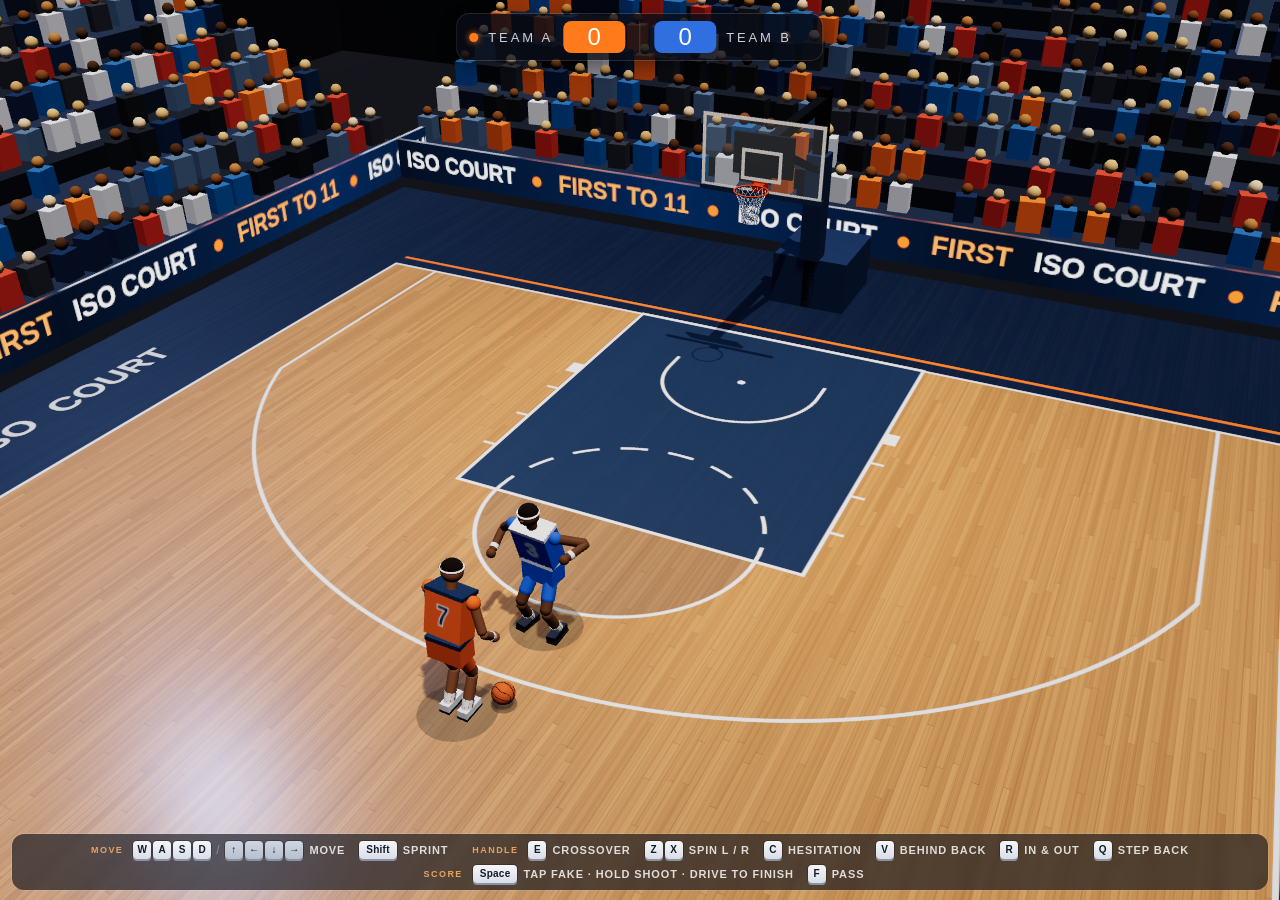
==== basketball/index.html @ f7ff6789 "Team possession, make-it-take-it and miss = turnover One authoritative possession system and team fo" ====
<!doctype html>
<html lang="en">
<head>
  <meta charset="utf-8">
  <meta name="viewport" content="width=device-width, initial-scale=1, maximum-scale=1, user-scalable=no">
  <title>3D ISO Basketball</title>
  <link rel="stylesheet" href="css/style.css">
</head>
<body>
  <div id="game"></div>
  <div id="hud"></div>

  <!-- Three.js r159 (MIT), vendored so the game runs offline and from file:// -->
  <script src="vendor/three.min.js"></script>
  <script src="js/config.js"></script>
  <script src="js/game-config.js"></script>
  <script src="js/events.js"></script>
  <script src="js/offense-config.js"></script>
  <script src="js/court.js"></script>
  <script src="js/net.js"></script>
  <script src="js/hoop.js"></script>
  <script src="js/hoop-physics.js"></script>
  <script src="js/arena.js"></script>
  <script src="js/lighting.js"></script>
  <script src="js/camera.js"></script>
  <script src="js/input.js"></script>
  <script src="js/locomotion.js"></script>
  <script src="js/movement-config.js"></script>
  <script src="js/offensive-locomotion.js"></script>
  <script src="js/player-model.js"></script>
  <script src="js/basketball.js"></script>
  <script src="js/offense-state.js"></script>
  <script src="js/dribble-moves.js"></script>
  <script src="js/dribble.js"></script>
  <script src="js/stepback.js"></script>
  <script src="js/shooting.js"></script>
  <script src="js/passing.js"></script>
  <script src="js/gather.js"></script>
  <script src="js/finishing.js"></script>
  <script src="js/offense-controller.js"></script>
  <script src="js/player-controller.js"></script>
  <script src="js/defense-config.js"></script>
  <script src="js/defensive-locomotion.js"></script>
  <script src="js/player-contact.js"></script>
  <script src="js/blocking.js"></script>
  <script src="js/defender-ai.js"></script>
  <script src="js/defender.js"></script>
  <script src="js/defense-debug.js"></script>
  <script src="js/test-offense-bot.js"></script>
  <script src="js/offense-debug.js"></script>
  <script src="js/scoring.js"></script>
  <script src="js/teams.js"></script>
  <script src="js/possession.js"></script>
  <script src="js/possession-debug.js"></script>
  <script src="js/ui.js"></script>
  <script src="js/main.js"></script>
</body>
</html>
---- basketball/css/style.css ----
html, body {
  margin: 0;
  height: 100%;
  overflow: hidden;
  background: #0b0f1a;
  touch-action: none;
}

#game {
  position: fixed;
  inset: 0;
}

#game canvas {
  display: block;
}

/* ---- HUD overlay ------------------------------------------------------- */
#hud {
  position: fixed;
  inset: 0;
  pointer-events: none;
  font-family: "Arial Black", "Helvetica Neue", Arial, sans-serif;
  overflow: hidden;
}

/* Shot meter: vertical bar beside the shooter */
.shot-meter {
  position: absolute;
  left: 0;
  top: 0;
  width: 16px;
  height: 150px;
  padding: 3px;
  border-radius: 10px;
  background: rgba(10, 14, 24, 0.72);
  box-shadow: 0 0 0 2px rgba(255, 255, 255, 0.85), 0 4px 14px rgba(0, 0, 0, 0.45);
  opacity: 0;
  transition: opacity 0.18s ease;
}
.shot-meter.is-visible { opacity: 1; }

.shot-meter__track {
  position: relative;
  width: 100%;
  height: 100%;
  border-radius: 7px;
  background: rgba(255, 255, 255, 0.08);
}
.shot-meter__zone { position: absolute; left: 0; right: 0; }
.shot-meter__zone--near { background: rgba(255, 196, 61, 0.22); }
/* The green window is narrow (±20 ms); draw it on top of the fill so it stays visible. */
.shot-meter__zone--perfect {
  left: -3px;
  right: -3px;
  min-height: 3px;
  background: rgba(46, 230, 120, 0.85);
  box-shadow: 0 0 6px rgba(61, 255, 140, 0.9);
  border-radius: 2px;
  z-index: 2;
}
.shot-meter__ideal {
  position: absolute;
  left: -5px;
  right: -5px;
  height: 1px;
  background: #eafff1;
  z-index: 3;
}
.shot-meter__fill {
  position: absolute;
  left: 2px;
  right: 2px;
  bottom: 0;
  height: 0;
  border-radius: 4px;
  background: #ffffff;
  opacity: 0.92;
}
.shot-meter__marker {
  position: absolute;
  z-index: 4;
  left: -2px;
  right: -2px;
  height: 3px;
  margin-bottom: -1px;
  background: #ffffff;
  opacity: 0;
}
.shot-meter.is-perfect .shot-meter__fill { background: #2ee678; }
.shot-meter.is-ok .shot-meter__fill { background: #ffc43d; }
.shot-meter.is-bad .shot-meter__fill { background: #ff5a4a; }
.shot-meter.is-perfect { box-shadow: 0 0 0 2px #2ee678, 0 0 18px rgba(46, 230, 120, 0.8); }

/* Release feedback */
.shot-feedback {
  position: absolute;
  left: 50%;
  top: max(11%, 64px);   /* always below the score panel */
  transform: translateX(-50%);
  text-align: center;
  opacity: 0;
  white-space: nowrap;
}
.shot-feedback__main {
  font-size: clamp(28px, 6vw, 56px);
  letter-spacing: 0.04em;
  color: #fff;
  text-shadow: 0 3px 0 rgba(0, 0, 0, 0.35), 0 0 22px rgba(0, 0, 0, 0.5);
}
.shot-feedback__sub {
  margin-top: 2px;
  font-size: clamp(11px, 1.6vw, 15px);
  letter-spacing: 0.3em;
  color: rgba(255, 255, 255, 0.85);
}
.shot-feedback.is-perfect .shot-feedback__main { color: #2ee678; }
.shot-feedback.is-ok .shot-feedback__main { color: #ffc43d; }
.shot-feedback.is-bad .shot-feedback__main { color: #ff5a4a; }
.shot-feedback.is-shown { animation: feedback-pop 1.3s ease-out forwards; }

@keyframes feedback-pop {
  0%   { opacity: 0; transform: translateX(-50%) scale(0.7); }
  12%  { opacity: 1; transform: translateX(-50%) scale(1.08); }
  22%  { transform: translateX(-50%) scale(1); }
  75%  { opacity: 1; }
  100% { opacity: 0; transform: translateX(-50%) translateY(-10px); }
}

/* Score panel */
.scoreboard {
  position: absolute;
  top: 14px;
  left: 50%;
  transform: translateX(-50%);
  display: flex;
  align-items: center;
  gap: 14px;
  padding: 7px 12px;
  border-radius: 12px;
  background: rgba(10, 14, 24, 0.78);
  box-shadow: 0 0 0 1px rgba(255, 255, 255, 0.14), 0 6px 18px rgba(0, 0, 0, 0.4);
  color: #fff;
}
.scoreboard__label {
  font-size: 13px;
  letter-spacing: 0.22em;
  color: rgba(255, 255, 255, 0.8);
}
.scoreboard__value {
  min-width: 42px;
  padding: 4px 10px;
  border-radius: 8px;
  background: #ff7a1a;
  font-size: 24px;
  line-height: 1;
  text-align: center;
}
.scoreboard__team { display: flex; align-items: center; gap: 10px; }
.scoreboard__team + .scoreboard__team { padding-left: 14px; border-left: 1px solid rgba(255, 255, 255, 0.16); }
/* the team with the ball */
.scoreboard__ball {
  width: 9px; height: 9px; border-radius: 50%;
  background: #ff7a1a; box-shadow: 0 0 6px rgba(255, 122, 26, 0.9);
  opacity: 0; transition: opacity 0.2s;
}
.scoreboard__team.has-ball .scoreboard__ball { opacity: 1; }
.scoreboard__team.is-pop .scoreboard__value { animation: score-pop 0.45s ease-out; }

/* Possession change: "TEAM B BALL" under the score, and the quick fade that hides resets */
.possession-banner {
  position: absolute;
  left: 50%;
  top: max(25%, 150px);   /* below the shot result text, which may still be fading */
  transform: translateX(-50%);
  font-size: clamp(14px, 2.2vw, 20px);
  letter-spacing: 0.3em;
  white-space: nowrap;
  text-shadow: 0 2px 6px rgba(0, 0, 0, 0.7);
  opacity: 0;
  pointer-events: none;
}
.possession-banner.is-shown { animation: banner-pop 1.6s ease-out forwards; }
@keyframes banner-pop {
  0%   { opacity: 0; transform: translateX(-50%) translateY(-4px); }
  15%  { opacity: 1; transform: translateX(-50%) translateY(0); }
  75%  { opacity: 1; }
  100% { opacity: 0; }
}
.possession-fade {
  position: fixed;
  inset: 0;
  background: #05070d;
  opacity: 0;
  pointer-events: none;
}
@keyframes score-pop {
  0% { transform: scale(1); }
  35% { transform: scale(1.3); background: #2ee678; }
  100% { transform: scale(1); }
}

.shot-feedback.is-made .shot-feedback__main { color: #ffffff; }
.shot-feedback.is-missed .shot-feedback__main { color: #ff7b6b; }

/* ---- Controls guide (bottom edge) ------------------------------------- */
.controls-bar {
  position: absolute;
  left: 50%;
  bottom: 10px;
  transform: translateX(-50%);
  display: flex;
  flex-wrap: wrap;
  justify-content: center;
  align-items: center;
  gap: 6px 16px;
  width: max-content;
  max-width: calc(100% - 24px);
  box-sizing: border-box;
  padding: 7px 14px;
  border-radius: 12px;
  background: rgba(10, 14, 24, 0.62);
  box-shadow: 0 0 0 1px rgba(255, 255, 255, 0.1);
  backdrop-filter: blur(4px);
  font-family: "Helvetica Neue", Arial, sans-serif;
  font-size: 12px;
  color: rgba(255, 255, 255, 0.82);
  letter-spacing: 0.02em;
}
.controls-group { display: flex; flex-wrap: wrap; justify-content: center; align-items: center; gap: 6px 14px; }
.controls-group + .controls-group { margin-left: 8px; }
.controls-group__title {
  font-size: 9px; font-weight: 700; letter-spacing: 0.16em; text-transform: uppercase;
  color: rgba(255, 179, 102, 0.85); margin-right: -4px;
}
.controls-bar__item { display: flex; align-items: center; gap: 6px; white-space: nowrap; }
.controls-bar__keys { display: inline-flex; align-items: center; gap: 2px; }
.controls-bar__or { margin: 0 3px; color: rgba(255, 255, 255, 0.35); }
.controls-bar__label { text-transform: uppercase; font-weight: 600; font-size: 11px; letter-spacing: 0.08em; }
.keycap {
  display: inline-block;
  min-width: 18px;
  padding: 2px 4px;
  border-radius: 4px;
  background: linear-gradient(#f4f6fa, #d9dee7);
  box-shadow: 0 2px 0 #8b93a3, 0 0 0 1px rgba(0, 0, 0, 0.25);
  color: #141a26;
  font: 700 10px/14px "Helvetica Neue", Arial, sans-serif;
  text-align: center;
  box-sizing: border-box;
}
.keycap--wide { padding: 2px 7px; }
.keycap--alt { background: linear-gradient(#cfd6e2, #b7c0cf); }

/* Small laptops: tighter spacing */
@media (max-width: 1100px) {
  .controls-bar { gap: 5px 12px; padding: 6px 10px; }
  .controls-group { gap: 5px 11px; }
  .controls-group + .controls-group { margin-left: 4px; }
  .controls-bar__label { font-size: 10px; }
}
.controls-bar__label--short { display: none; }
/* Narrow screens: drop the arrow-key alternates, use short labels and wrap
   into compact rows */
@media (max-width: 720px) {
  .controls-bar { gap: 4px 10px; bottom: 6px; padding: 5px 8px; }
  .controls-group { gap: 4px 9px; }
  .controls-group + .controls-group { margin-left: 0; }
  .controls-group__title { display: none; }
  .controls-bar__or, .keycap--alt { display: none; }
  .keycap { min-width: 15px; padding: 1px 3px; font-size: 9px; line-height: 12px; }
  .keycap--wide { padding: 1px 5px; }
  .controls-bar__label { display: none; }
  .controls-bar__label--short { display: inline; font-size: 9px; letter-spacing: 0.05em; }
}
/* Very short screens (phones in landscape): one tight line with short labels */
@media (max-height: 430px) {
  .controls-bar { bottom: 4px; padding: 3px 8px; gap: 3px 9px; }
  .controls-group { gap: 3px 8px; }
  .controls-group + .controls-group { margin-left: 0; }
  .controls-group__title { display: none; }
  .controls-bar__or, .keycap--alt { display: none; }
  .keycap { min-width: 15px; padding: 1px 3px; font-size: 9px; line-height: 12px; }
  .controls-bar__label { display: none; }
  .controls-bar__label--short { display: inline; font-size: 9px; letter-spacing: 0.05em; }
}

/* Transient notice above the controls */
.hud-toast {
  position: absolute;
  left: 50%;
  bottom: 64px;
  transform: translate(-50%, 6px);
  padding: 6px 14px;
  border-radius: 999px;
  background: rgba(10, 14, 24, 0.8);
  color: #fff;
  font: 600 12px "Helvetica Neue", Arial, sans-serif;
  letter-spacing: 0.06em;
  text-transform: uppercase;
  opacity: 0;
  transition: opacity 0.2s ease, transform 0.2s ease;
}
.hud-toast.is-shown { opacity: 1; transform: translate(-50%, 0); }
/* (the toast's bottom is set from the controls bar's height in ui.js) */
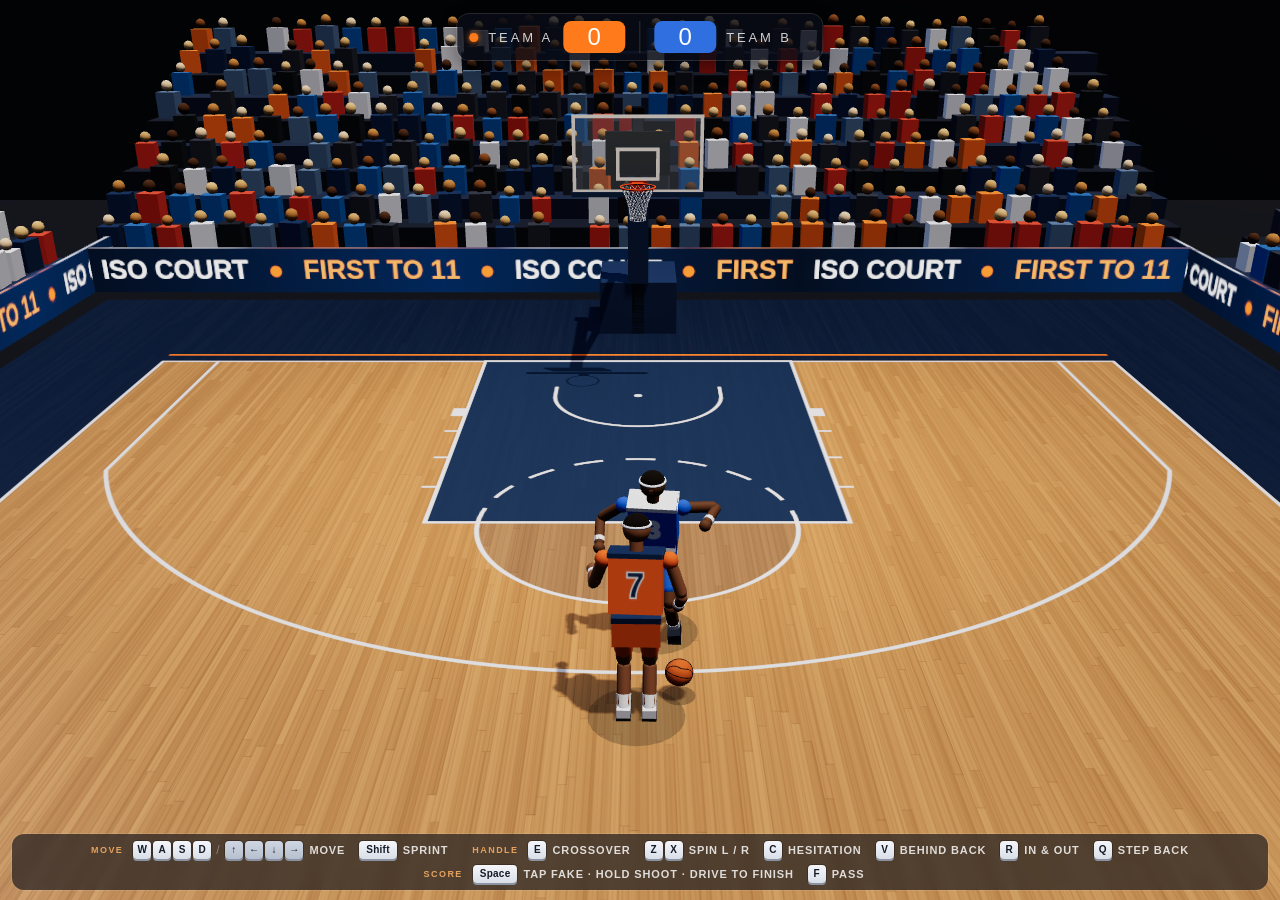
==== commit 2e5d699f: "1v1 reference-match pass: possession camera, compact matchup, 1s/2s to 11, pacing Tuned the whole 1v" ====
--- a/basketball/index.html
+++ b/basketball/index.html
@@ -52,6 +52,7 @@
   <script src="js/teams.js"></script>
   <script src="js/possession.js"></script>
   <script src="js/possession-debug.js"></script>
+  <script src="js/reference-scenarios.js"></script>
   <script src="js/ui.js"></script>
   <script src="js/main.js"></script>
 </body>
--- a/basketball/css/style.css
+++ b/basketball/css/style.css
@@ -118,6 +118,8 @@
 .shot-feedback.is-ok .shot-feedback__main { color: #ffc43d; }
 .shot-feedback.is-bad .shot-feedback__main { color: #ff5a4a; }
 .shot-feedback.is-shown { animation: feedback-pop 1.3s ease-out forwards; }
+.shot-feedback.is-win .shot-feedback__main { color: #ffc43d; }
+.shot-feedback.is-win.is-shown { animation: feedback-pop 2.6s ease-out forwards; }
 
 @keyframes feedback-pop {
   0%   { opacity: 0; transform: translateX(-50%) scale(0.7); }
@@ -303,3 +305,19 @@
 }
 .hud-toast.is-shown { opacity: 1; transform: translate(-50%, 0); }
 /* (the toast's bottom is set from the controls bar's height in ui.js) */
+
+/* Development: the running reference scenario (?scenario=...) */
+.scenario-label {
+  position: absolute;
+  left: 50%;
+  top: 58px;
+  transform: translateX(-50%);
+  max-width: 92vw;
+  padding: 4px 10px;
+  border-radius: 6px;
+  background: rgba(10, 14, 24, 0.7);
+  color: #e8ecf4;
+  font: 12px/1.4 Menlo, Consolas, monospace;
+  text-align: center;
+  pointer-events: none;
+}
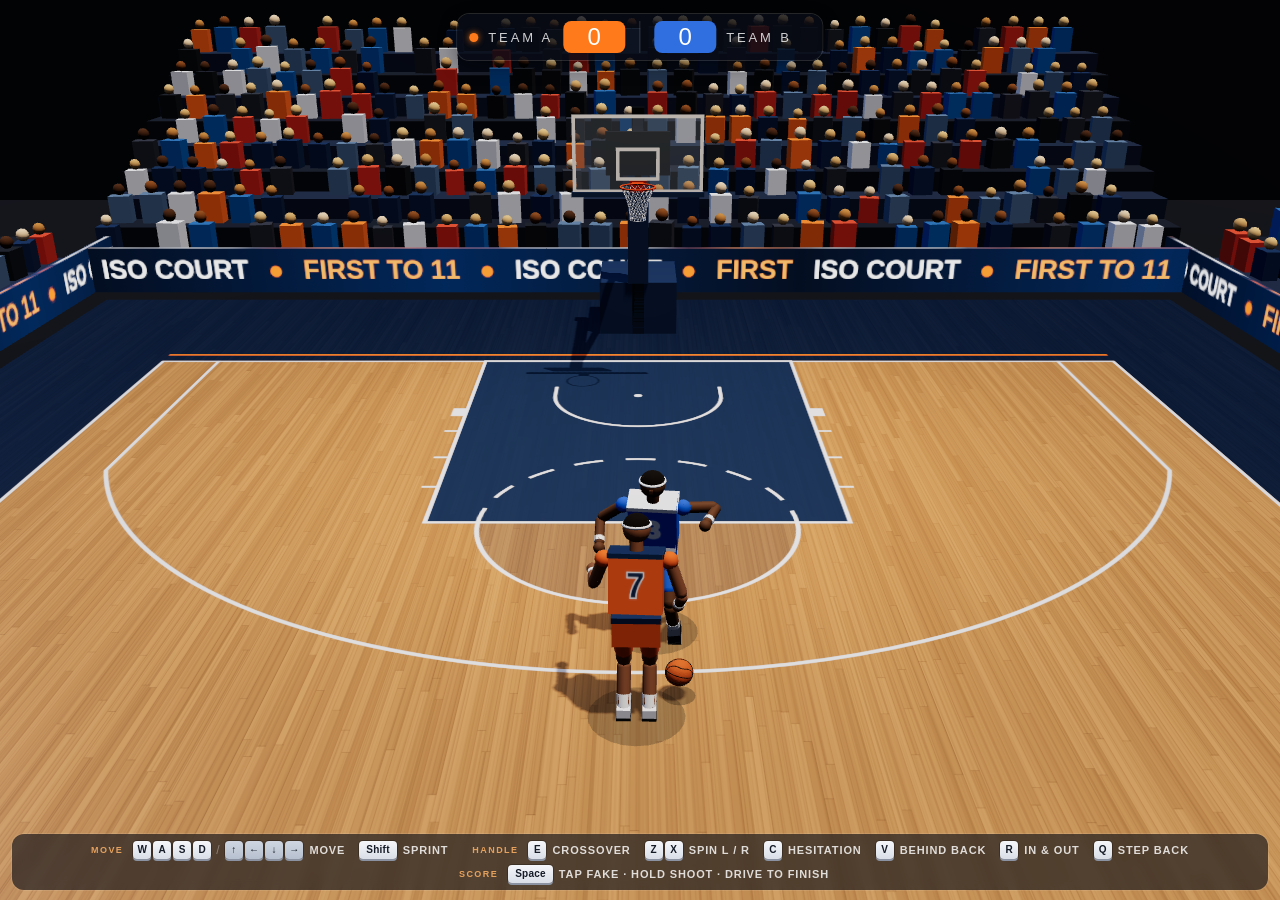
==== commit 7b9387a1: "Repair pass: one screen-relative movement convention, role-aware HUD, self-test Defensive controls w" ====
--- a/basketball/index.html
+++ b/basketball/index.html
@@ -55,5 +55,6 @@
   <script src="js/reference-scenarios.js"></script>
   <script src="js/ui.js"></script>
   <script src="js/main.js"></script>
+  <script src="js/self-test.js"></script>
 </body>
 </html>
--- a/basketball/css/style.css
+++ b/basketball/css/style.css
@@ -95,8 +95,8 @@
 /* Release feedback */
 .shot-feedback {
   position: absolute;
-  left: 50%;
-  top: max(11%, 64px);   /* always below the score panel */
+  left: max(20%, min(150px, 25%));  /* beside the hoop, never over the rim and the arriving ball */
+  top: max(17%, 80px);
   transform: translateX(-50%);
   text-align: center;
   opacity: 0;
@@ -173,7 +173,7 @@
 .possession-banner {
   position: absolute;
   left: 50%;
-  top: max(25%, 150px);   /* below the shot result text, which may still be fading */
+  top: 60px;              /* just under the score, above the backboard */
   transform: translateX(-50%);
   font-size: clamp(14px, 2.2vw, 20px);
   letter-spacing: 0.3em;
@@ -309,10 +309,9 @@
 /* Development: the running reference scenario (?scenario=...) */
 .scenario-label {
   position: absolute;
-  left: 50%;
-  top: 58px;
-  transform: translateX(-50%);
-  max-width: 92vw;
+  right: 12px;
+  bottom: max(13%, 96px);  /* above the controls bar, clear of the hoop and the matchup */
+  max-width: 44vw;
   padding: 4px 10px;
   border-radius: 6px;
   background: rgba(10, 14, 24, 0.7);
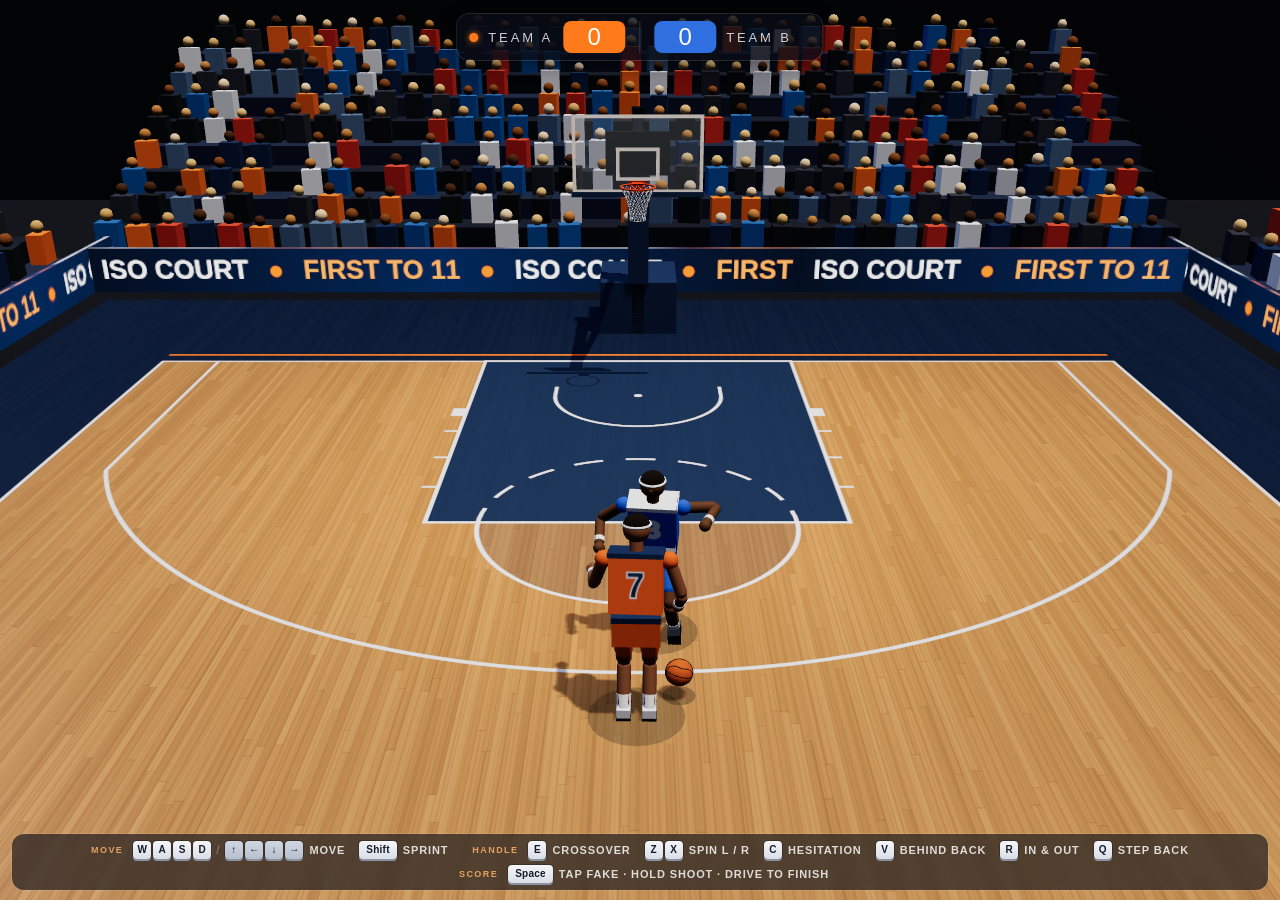
==== commit db60ba43: "Physical steals, defensive balance, ankle breakers, protected rim phase - Steal (E on defense, from " ====
--- a/basketball/index.html
+++ b/basketball/index.html
@@ -43,6 +43,7 @@
   <script src="js/defensive-locomotion.js"></script>
   <script src="js/player-contact.js"></script>
   <script src="js/blocking.js"></script>
+  <script src="js/defense-interactions.js"></script>
   <script src="js/defender-ai.js"></script>
   <script src="js/defender.js"></script>
   <script src="js/defense-debug.js"></script>
--- a/basketball/css/style.css
+++ b/basketball/css/style.css
@@ -320,3 +320,27 @@
   text-align: center;
   pointer-events: none;
 }
+
+/* ANKLE BREAKER: center-high, between the hoop and the players' heads */
+.callout {
+  position: absolute;
+  left: 50%;
+  top: 33%;
+  transform: translateX(-50%);
+  font-size: clamp(22px, 4.4vw, 44px);
+  letter-spacing: 0.06em;
+  color: #ffc43d;
+  text-shadow: 0 3px 0 rgba(0, 0, 0, 0.4), 0 0 18px rgba(255, 140, 30, 0.55);
+  white-space: nowrap;
+  opacity: 0;
+  pointer-events: none;
+}
+.callout.is-shown { animation: callout-pop 1.1s ease-out forwards; }
+.callout.is-fall { color: #ff8a3d; }
+@keyframes callout-pop {
+  0%   { opacity: 0; transform: translateX(-50%) scale(0.6); }
+  14%  { opacity: 1; transform: translateX(-50%) scale(1.14); }
+  26%  { transform: translateX(-50%) scale(1); }
+  72%  { opacity: 1; }
+  100% { opacity: 0; transform: translateX(-50%) translateY(-8px) scale(1); }
+}
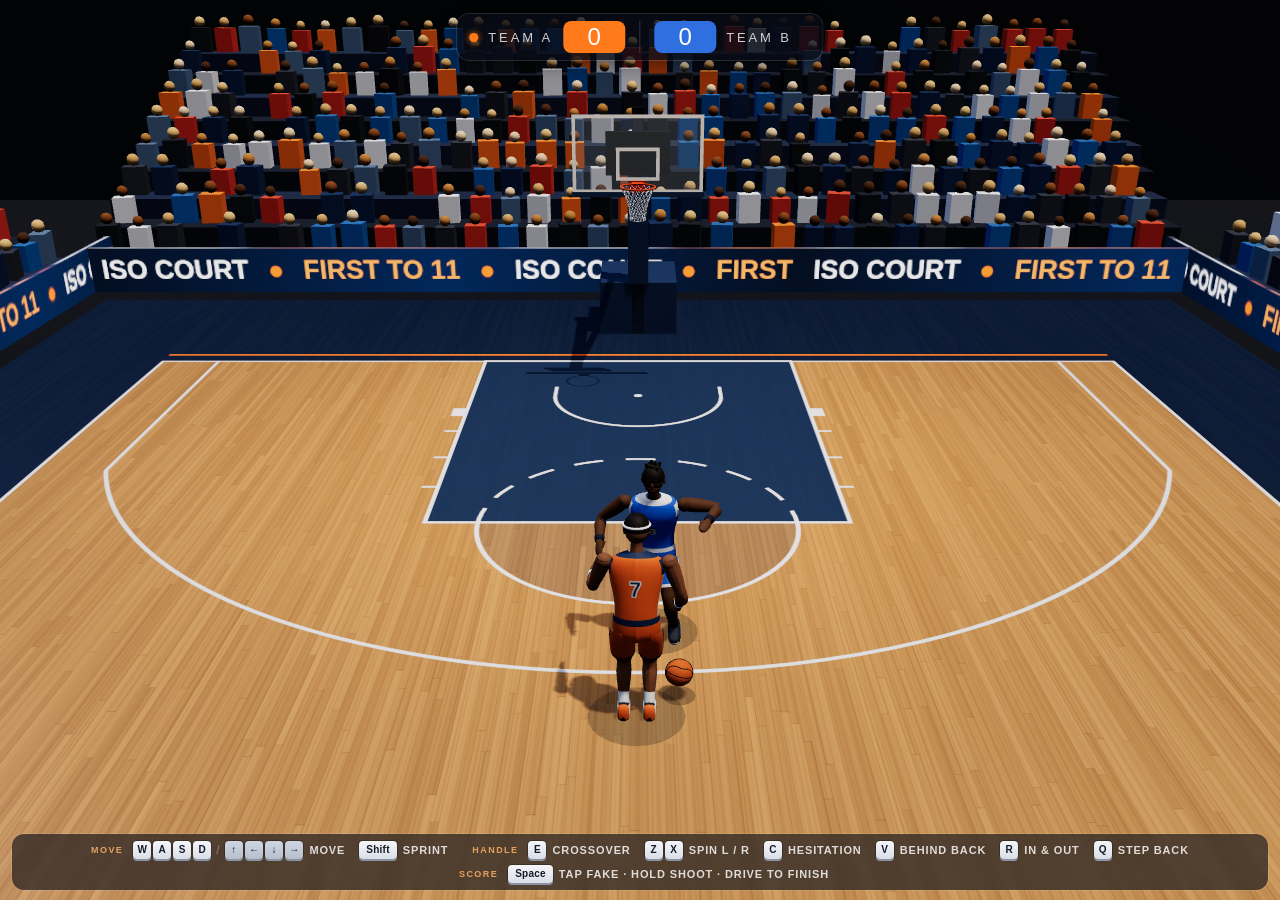
==== commit dc9bdb8e: "Player Model V2: humanoid skinned rig, rig adapter, ~12% faster jumper release - character-rig.js: o" ====
--- a/basketball/index.html
+++ b/basketball/index.html
@@ -27,6 +27,7 @@
   <script src="js/locomotion.js"></script>
   <script src="js/movement-config.js"></script>
   <script src="js/offensive-locomotion.js"></script>
+  <script src="js/character-rig.js"></script>
   <script src="js/player-model.js"></script>
   <script src="js/basketball.js"></script>
   <script src="js/offense-state.js"></script>
@@ -54,6 +55,7 @@
   <script src="js/possession.js"></script>
   <script src="js/possession-debug.js"></script>
   <script src="js/reference-scenarios.js"></script>
+  <script src="js/rig-debug.js"></script>
   <script src="js/ui.js"></script>
   <script src="js/main.js"></script>
   <script src="js/self-test.js"></script>
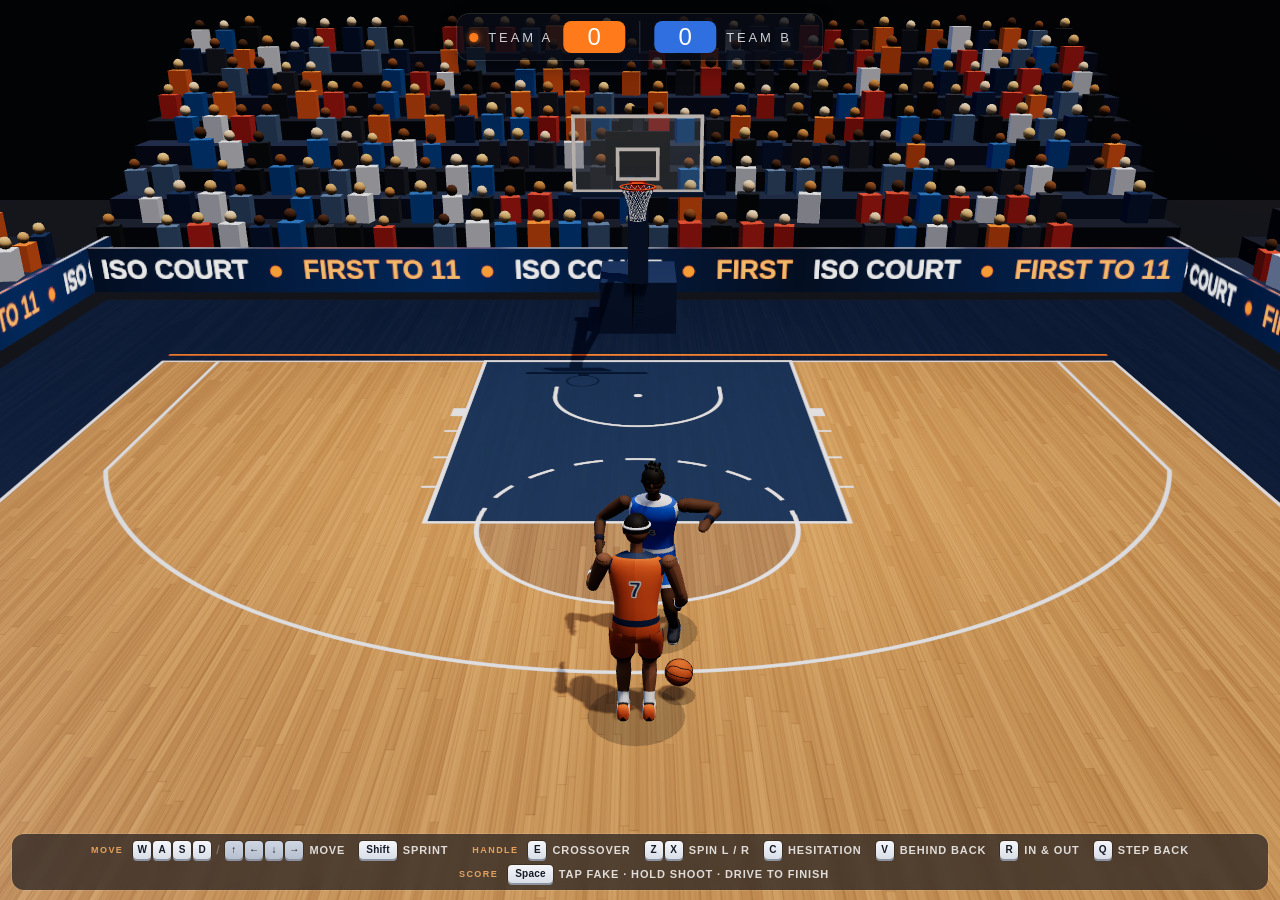
==== commit 2cbb36cb: "Step 16.5: gameplay smoothness, motion continuity and transition polish Visual-only continuity layer" ====
--- a/basketball/index.html
+++ b/basketball/index.html
@@ -15,6 +15,7 @@
   <script src="js/config.js"></script>
   <script src="js/game-config.js"></script>
   <script src="js/events.js"></script>
+  <script src="js/motion-smoothing.js"></script>
   <script src="js/offense-config.js"></script>
   <script src="js/court.js"></script>
   <script src="js/net.js"></script>
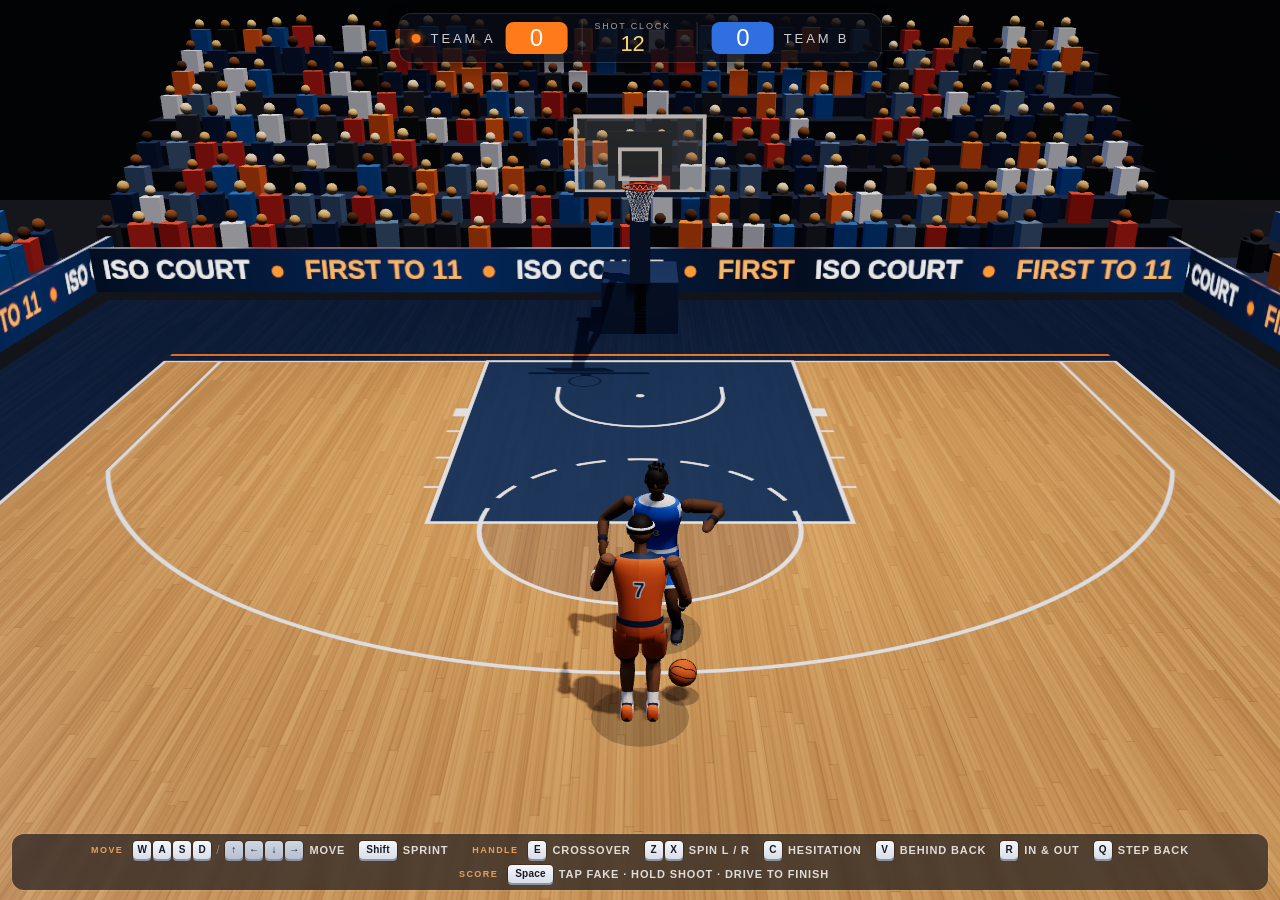
==== commit ab98afd2: "Step 17: shot clock, faster jumper, blockable finishes, steal calibration - 12-second shot clock own" ====
--- a/basketball/index.html
+++ b/basketball/index.html
@@ -42,6 +42,7 @@
   <script src="js/offense-controller.js"></script>
   <script src="js/player-controller.js"></script>
   <script src="js/defense-config.js"></script>
+  <script src="js/tuning-profiles.js"></script>
   <script src="js/defensive-locomotion.js"></script>
   <script src="js/player-contact.js"></script>
   <script src="js/blocking.js"></script>
@@ -53,6 +54,7 @@
   <script src="js/offense-debug.js"></script>
   <script src="js/scoring.js"></script>
   <script src="js/teams.js"></script>
+  <script src="js/shot-clock.js"></script>
   <script src="js/possession.js"></script>
   <script src="js/possession-debug.js"></script>
   <script src="js/reference-scenarios.js"></script>
--- a/basketball/css/style.css
+++ b/basketball/css/style.css
@@ -159,7 +159,8 @@
   text-align: center;
 }
 .scoreboard__team { display: flex; align-items: center; gap: 10px; }
-.scoreboard__team + .scoreboard__team { padding-left: 14px; border-left: 1px solid rgba(255, 255, 255, 0.16); }
+.scoreboard__team + .scoreboard__team,
+.scoreboard__clock + .scoreboard__team { padding-left: 14px; border-left: 1px solid rgba(255, 255, 255, 0.16); }
 /* the team with the ball */
 .scoreboard__ball {
   width: 9px; height: 9px; border-radius: 50%;
@@ -168,6 +169,28 @@
 }
 .scoreboard__team.has-ball .scoreboard__ball { opacity: 1; }
 .scoreboard__team.is-pop .scoreboard__value { animation: score-pop 0.45s ease-out; }
+/* Shot clock (between the teams) */
+.scoreboard__clock {
+  display: flex; flex-direction: column; align-items: center; gap: 2px;
+  padding: 0 12px;
+  border-left: 1px solid rgba(255, 255, 255, 0.16);
+}
+.scoreboard__clock-label {
+  font-size: 9px;
+  letter-spacing: 0.2em;
+  color: rgba(255, 255, 255, 0.62);
+  white-space: nowrap;
+}
+.scoreboard__clock-value {
+  min-width: 44px;
+  font-size: 22px;
+  line-height: 1;
+  text-align: center;
+  font-variant-numeric: tabular-nums;
+  color: #ffd166;
+}
+.scoreboard__clock.is-low .scoreboard__clock-value { color: #ff5a4a; }
+.scoreboard__clock.is-zero .scoreboard__clock-value { color: #ff5a4a; opacity: 0.75; }
 
 /* Possession change: "TEAM B BALL" under the score, and the quick fade that hides resets */
 .possession-banner {
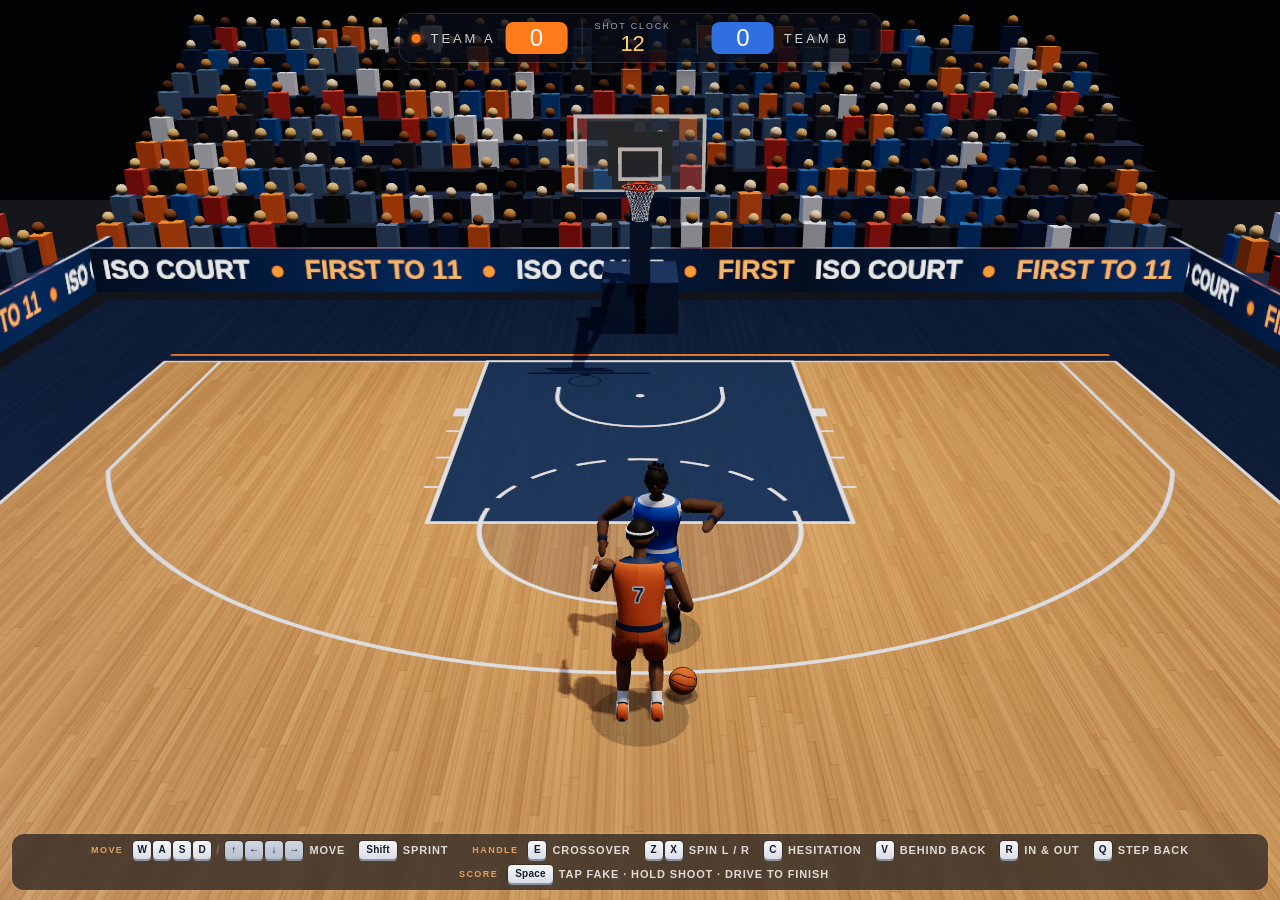
==== commit 988864c6: "Step 18: basketball body language and interaction polish (visual only) - ISO.ANIM (animation-config." ====
--- a/basketball/index.html
+++ b/basketball/index.html
@@ -28,6 +28,7 @@
   <script src="js/locomotion.js"></script>
   <script src="js/movement-config.js"></script>
   <script src="js/offensive-locomotion.js"></script>
+  <script src="js/animation-config.js"></script>
   <script src="js/character-rig.js"></script>
   <script src="js/player-model.js"></script>
   <script src="js/basketball.js"></script>
